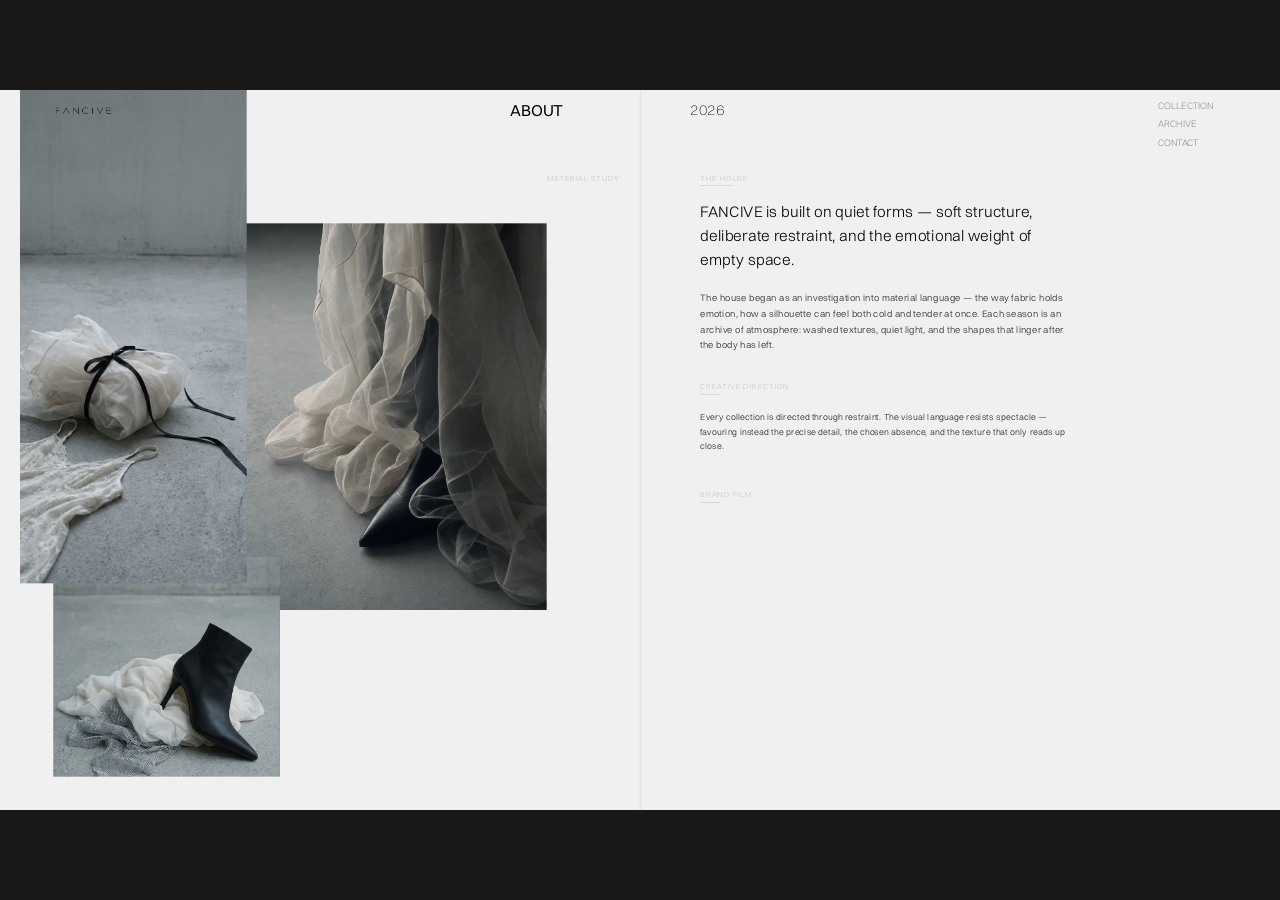
==== about.html @ db6384b6 "Add About & Archive subpages, refine all subpage layouts - Add about.html/css/js: split layout with " ====
<!DOCTYPE html>
<html lang="en">
<head>
  <meta charset="UTF-8">
  <meta name="viewport" content="width=device-width, initial-scale=1.0">
  <title>FANCIVE — ABOUT</title>
  <link rel="stylesheet" href="about-style.css">
</head>
<body>

  <div class="ab-scale-container">
    <div class="ab-wrapper">

      <!-- CENTER LINE -->
      <div class="ab-el" id="ab_center_line"></div>

      <!-- LEFT — SECTION LABEL -->
      <div class="ab-el ab-text" id="ab_left_label">MATERIAL STUDY</div>

      <!-- LEFT — OBJECT SCATTER -->
      <img class="ab-el ab-obj" id="ab_obj1" src="assets/images/about/about_obj1.png" alt="">
      <img class="ab-el ab-obj" id="ab_obj2" src="assets/images/about/about_obj2.png" alt="">
      <img class="ab-el ab-obj" id="ab_obj3" src="assets/images/about/about_obj3.png" alt="">

      <!-- HEADER -->
      <a class="ab-el" id="ab_brand_logo" href="index.html"><img src="assets/images/left_logo.png" alt="FANCIVE"></a>
      <div class="ab-el ab-text" id="ab_page_title">ABOUT</div>
      <div class="ab-el ab-text" id="ab_page_year">2026</div>
      <nav class="ab-el ab-text" id="ab_menu_group">
        <span id="ab_menu_collection">COLLECTION</span>
        <span id="ab_menu_archive">ARCHIVE</span>
        <span>CONTACT</span>
      </nav>

      <!-- RIGHT — SECTION 1 -->
      <div class="ab-el ab-text ab-section-label" id="ab_label1">THE HOUSE</div>
      <div class="ab-el" id="ab_rule1"></div>
      <div class="ab-el ab-text" id="ab_statement">FANCIVE is built on quiet forms — soft structure, deliberate restraint, and the emotional weight of empty space.</div>
      <div class="ab-el ab-text" id="ab_body1">The house began as an investigation into material language — the way fabric holds emotion, how a silhouette can feel both cold and tender at once. Each season is an archive of atmosphere: washed textures, quiet light, and the shapes that linger after the body has left.</div>

      <!-- RIGHT — RULE -->
      <div class="ab-el" id="ab_rule2"></div>

      <!-- RIGHT — SECTION 2 -->
      <div class="ab-el ab-text ab-section-label" id="ab_label2">CREATIVE DIRECTION</div>
      <div class="ab-el ab-text" id="ab_body2">Every collection is directed through restraint. The visual language resists spectacle — favouring instead the precise detail, the chosen absence, and the texture that only reads up close.</div>

      <!-- RIGHT — RULE 3 -->
      <div class="ab-el" id="ab_rule3"></div>

      <!-- RIGHT — VIDEO LABEL -->
      <div class="ab-el ab-text ab-section-label" id="ab_label3">BRAND FILM</div>

      <!-- RIGHT — BRAND VIDEO -->
      <video class="ab-el" id="ab_video" src="assets/images/about/about_obj_vd.mp4" autoplay muted loop playsinline></video>

    </div>
  </div>

  <script src="about.js"></script>
</body>
</html>
---- about-style.css ----
/* =============================================
   RESET
============================================= */
*, *::before, *::after {
  box-sizing: border-box;
  margin: 0;
  padding: 0;
}

img {
  display: block;
  border: none;
}

/* =============================================
   FONT FACE — Switzer
============================================= */
@font-face {
  font-family: 'Switzer';
  src: url('assets/fonts/Switzer-Extralight.woff2') format('woff2'),
       url('assets/fonts/Switzer-Extralight.woff') format('woff');
  font-weight: 200;
  font-style: normal;
  font-display: swap;
}

@font-face {
  font-family: 'Switzer';
  src: url('assets/fonts/Switzer-Light.woff2') format('woff2'),
       url('assets/fonts/Switzer-Light.woff') format('woff');
  font-weight: 300;
  font-style: normal;
  font-display: swap;
}

@font-face {
  font-family: 'Switzer';
  src: url('assets/fonts/Switzer-Regular.woff2') format('woff2'),
       url('assets/fonts/Switzer-Regular.woff') format('woff');
  font-weight: 400;
  font-style: normal;
  font-display: swap;
}

@font-face {
  font-family: 'Switzer';
  src: url('assets/fonts/Switzer-Medium.woff2') format('woff2'),
       url('assets/fonts/Switzer-Medium.woff') format('woff');
  font-weight: 500;
  font-style: normal;
  font-display: swap;
}

/* =============================================
   BASE
============================================= */
html,
body {
  width: 100%;
  height: 100%;
  overflow: hidden;
  background: #1a1816;
  font-family: 'Switzer', sans-serif;
  -webkit-font-smoothing: antialiased;
  -moz-osx-font-smoothing: grayscale;
}

body {
  opacity: 0;
  transition: opacity 0.6s ease;
}

body.is-visible {
  opacity: 1;
}

/* =============================================
   SCALE CONTAINER
============================================= */
.ab-scale-container {
  position: fixed;
  inset: 0;
  overflow: hidden;
  background: #1a1816;
}

/* =============================================
   ABOUT WRAPPER — 1920 × 1080
============================================= */
.ab-wrapper {
  position: absolute;
  top: 0;
  left: 0;
  width: 1920px;
  height: 1080px;
  transform-origin: top left;
  background: #F1F0F0;
}

/* =============================================
   ELEMENT BASE
============================================= */
.ab-el {
  position: absolute;
}

.ab-text {
  font-family: 'Switzer', sans-serif;
  color: #000000;
  letter-spacing: 0;
}

/* =============================================
   CENTER LINE
============================================= */
#ab_center_line {
  left: 960px;
  top: 0;
  width: 1px;
  height: 1080px;
  background: rgba(153, 153, 153, 0.20);
  box-shadow: 0 4px 4px rgba(153, 153, 153, 0.25);
  z-index: 8;
}

/* =============================================
   LEFT SECTION LABEL
============================================= */
#ab_left_label {
  left: 820px;
  top: 125px;
  font-size: 11px;
  line-height: 14px;
  font-weight: 200;
  color: #aaaaaa;
  letter-spacing: 0.15em;
  z-index: 10;
}

/* =============================================
   LEFT — OBJECT SCATTER
   3 objects, different sizes, overlapping
============================================= */
.ab-obj {
  object-fit: cover;
  object-position: center;
}

#ab_obj1 {
  left: 30px;
  top: 0;
  width: 340px;
  height: 740px;
  z-index: 4;
}

#ab_obj2 {
  left: 350px;
  top: 200px;
  width: 470px;
  height: 580px;
  z-index: 2;
}

#ab_obj3 {
  left: 80px;
  top: 700px;
  width: 340px;
  height: 330px;
  z-index: 3;
}

/* RIGHT — RULE 3 */
#ab_rule3 {
  left: 1050px;
  top: 618px;
  width: 30px;
  height: 1px;
  background: #cccccc;
  z-index: 10;
}

/* RIGHT — VIDEO LABEL */
#ab_label3 {
  left: 1050px;
  top: 600px;
}

/* RIGHT — BRAND VIDEO (16:9) */
#ab_video {
  left: 1050px;
  top: 641px;
  width: 720px;
  height: 405px;
  object-fit: cover;
  z-index: 1;
}

/* =============================================
   HEADER
============================================= */
#ab_brand_logo {
  left: 81px;
  top: 17px;
  width: 90px;
  height: 28px;
  text-decoration: none;
  cursor: pointer;
  z-index: 20;
  transition: opacity 0.6s ease;
}

#ab_brand_logo img {
  width: 100%;
  height: 100%;
  object-fit: contain;
  object-position: left center;
  display: block;
}

#ab_brand_logo:hover {
  opacity: 0.45;
}

#ab_page_title {
  left: 765px;
  top: 15px;
  width: 120px;
  font-size: 24px;
  line-height: 30px;
  font-weight: 400;
  z-index: 20;
}

#ab_page_year {
  left: 1035px;
  top: 16px;
  width: 51px;
  font-size: 22px;
  line-height: 29px;
  font-weight: 200;
  z-index: 20;
}

#ab_menu_group {
  left: 1737px;
  top: 14px;
  width: 80px;
  display: flex;
  flex-direction: column;
  gap: 10px;
  font-size: 14px;
  line-height: 18px;
  font-weight: 200;
  color: #555555;
  z-index: 20;
}

#ab_menu_group span {
  cursor: pointer;
  transition: opacity 0.4s ease;
}

#ab_menu_group span:hover {
  opacity: 0.45;
}

/* =============================================
   RIGHT PANEL — SECTION LABELS
============================================= */
.ab-section-label {
  font-size: 11px;
  line-height: 14px;
  font-weight: 200;
  color: #aaaaaa;
  letter-spacing: 0.15em;
  z-index: 10;
}

#ab_label1 {
  left: 1050px;
  top: 125px;
}

#ab_label2 {
  left: 1050px;
  top: 438px;
}

/* =============================================
   RIGHT PANEL — RULES
============================================= */
#ab_rule1 {
  left: 1050px;
  top: 143px;
  width: 50px;
  height: 1px;
  background: #cccccc;
  z-index: 10;
}

#ab_rule2 {
  left: 1050px;
  top: 456px;
  width: 30px;
  height: 1px;
  background: #cccccc;
  z-index: 10;
}


/* =============================================
   RIGHT PANEL — TEXT
============================================= */
#ab_statement {
  left: 1050px;
  top: 165px;
  width: 560px;
  font-size: 23px;
  line-height: 1.55;
  font-weight: 300;
  letter-spacing: 0.01em;
  z-index: 10;
}

#ab_body1 {
  left: 1050px;
  top: 300px;
  width: 560px;
  font-size: 14px;
  line-height: 1.7;
  font-weight: 300;
  color: #222222;
  letter-spacing: 0.025em;
  z-index: 10;
}

#ab_body2 {
  left: 1050px;
  top: 479px;
  width: 560px;
  font-size: 13px;
  line-height: 1.7;
  font-weight: 300;
  color: #222222;
  letter-spacing: 0.025em;
  z-index: 10;
}


/* =============================================
   PAGE ENTRY ANIMATION
============================================= */
@keyframes ab-entry-fade {
  from { opacity: 0; }
  to   { opacity: 1; }
}

.ab-wrapper.is-ready #ab_center_line { animation: ab-entry-fade 0.5s ease 0.03s both; }
.ab-wrapper.is-ready #ab_watermark   { animation: ab-entry-fade 0.7s ease 0.02s both; }

.ab-wrapper.is-ready #ab_left_label  { animation: ab-entry-fade 0.4s ease 0.04s both; }
.ab-wrapper.is-ready #ab_obj1        { animation: ab-entry-fade 0.5s ease 0.05s both; }
.ab-wrapper.is-ready #ab_obj2        { animation: ab-entry-fade 0.5s ease 0.10s both; }
.ab-wrapper.is-ready #ab_obj3        { animation: ab-entry-fade 0.5s ease 0.15s both; }
.ab-wrapper.is-ready #ab_video       { animation: ab-entry-fade 0.5s ease 0.20s both; }

.ab-wrapper.is-ready #ab_brand_logo,
.ab-wrapper.is-ready #ab_page_title,
.ab-wrapper.is-ready #ab_page_year,
.ab-wrapper.is-ready #ab_menu_group  { animation: ab-entry-fade 0.4s ease 0.08s both; }

.ab-wrapper.is-ready #ab_label1,
.ab-wrapper.is-ready #ab_rule1,
.ab-wrapper.is-ready #ab_statement   { animation: ab-entry-fade 0.5s ease 0.12s both; }

.ab-wrapper.is-ready #ab_body1,
.ab-wrapper.is-ready #ab_rule2,
.ab-wrapper.is-ready #ab_label2,
.ab-wrapper.is-ready #ab_body2       { animation: ab-entry-fade 0.5s ease 0.16s both; }

.ab-wrapper.is-ready #ab_rule3,
.ab-wrapper.is-ready #ab_label3      { animation: ab-entry-fade 0.5s ease 0.20s both; }

/* initial hidden state */
#ab_center_line, #ab_left_label,
#ab_obj1, #ab_obj2, #ab_obj3, #ab_video,
#ab_brand_logo, #ab_page_title, #ab_page_year, #ab_menu_group,
#ab_label1, #ab_rule1, #ab_statement,
#ab_body1, #ab_rule2, #ab_label2, #ab_body2,
#ab_rule3, #ab_label3 {
  opacity: 0;
}
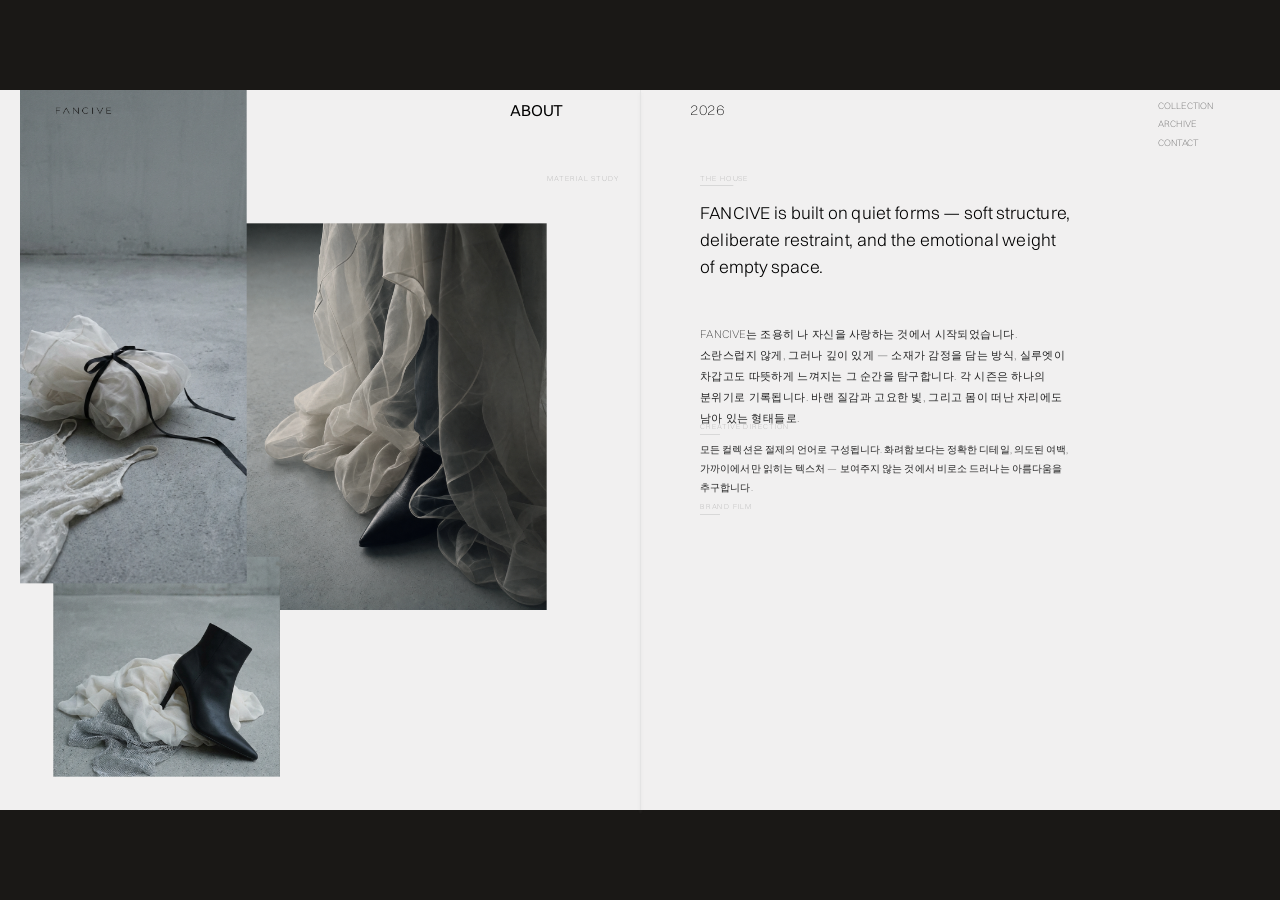
==== commit 6c2e7a84: "Refine all pages: typography hierarchy, transitions, editorial effects - collection: text hierarchy " ====
--- a/about.html
+++ b/about.html
@@ -4,6 +4,7 @@
   <meta charset="UTF-8">
   <meta name="viewport" content="width=device-width, initial-scale=1.0">
   <title>FANCIVE — ABOUT</title>
+  <style>html,body{background:#1a1816}body{opacity:0}</style>
   <link rel="stylesheet" href="about-style.css">
 </head>
 <body>
@@ -36,14 +37,14 @@
       <div class="ab-el ab-text ab-section-label" id="ab_label1">THE HOUSE</div>
       <div class="ab-el" id="ab_rule1"></div>
       <div class="ab-el ab-text" id="ab_statement">FANCIVE is built on quiet forms — soft structure, deliberate restraint, and the emotional weight of empty space.</div>
-      <div class="ab-el ab-text" id="ab_body1">The house began as an investigation into material language — the way fabric holds emotion, how a silhouette can feel both cold and tender at once. Each season is an archive of atmosphere: washed textures, quiet light, and the shapes that linger after the body has left.</div>
+      <div class="ab-el ab-text" id="ab_body1">FANCIVE는 조용히 나 자신을 사랑하는 것에서 시작되었습니다. 소란스럽지 않게, 그러나 깊이 있게 — 소재가 감정을 담는 방식, 실루엣이 차갑고도 따뜻하게 느껴지는 그 순간을 탐구합니다. 각 시즌은 하나의 분위기로 기록됩니다. 바랜 질감과 고요한 빛, 그리고 몸이 떠난 자리에도 남아 있는 형태들로.</div>
 
       <!-- RIGHT — RULE -->
       <div class="ab-el" id="ab_rule2"></div>
 
       <!-- RIGHT — SECTION 2 -->
       <div class="ab-el ab-text ab-section-label" id="ab_label2">CREATIVE DIRECTION</div>
-      <div class="ab-el ab-text" id="ab_body2">Every collection is directed through restraint. The visual language resists spectacle — favouring instead the precise detail, the chosen absence, and the texture that only reads up close.</div>
+      <div class="ab-el ab-text" id="ab_body2">모든 컬렉션은 절제의 언어로 구성됩니다. 화려함보다는 정확한 디테일, 의도된 여백, 가까이에서만 읽히는 텍스처 — 보여주지 않는 것에서 비로소 드러나는 아름다움을 추구합니다.</div>
 
       <!-- RIGHT — RULE 3 -->
       <div class="ab-el" id="ab_rule3"></div>
--- a/about-style.css
+++ b/about-style.css
@@ -173,7 +173,7 @@
 /* RIGHT — RULE 3 */
 #ab_rule3 {
   left: 1050px;
-  top: 618px;
+  top: 636px;
   width: 30px;
   height: 1px;
   background: #cccccc;
@@ -183,13 +183,13 @@
 /* RIGHT — VIDEO LABEL */
 #ab_label3 {
   left: 1050px;
-  top: 600px;
+  top: 618px;
 }
 
 /* RIGHT — BRAND VIDEO (16:9) */
 #ab_video {
   left: 1050px;
-  top: 641px;
+  top: 654px;
   width: 720px;
   height: 405px;
   object-fit: cover;
@@ -284,7 +284,7 @@
 
 #ab_label2 {
   left: 1050px;
-  top: 438px;
+  top: 498px;
 }
 
 /* =============================================
@@ -301,7 +301,7 @@
 
 #ab_rule2 {
   left: 1050px;
-  top: 456px;
+  top: 516px;
   width: 30px;
   height: 1px;
   background: #cccccc;
@@ -316,7 +316,7 @@
   left: 1050px;
   top: 165px;
   width: 560px;
-  font-size: 23px;
+  font-size: 26px;
   line-height: 1.55;
   font-weight: 300;
   letter-spacing: 0.01em;
@@ -325,25 +325,29 @@
 
 #ab_body1 {
   left: 1050px;
-  top: 300px;
+  top: 350px;
   width: 560px;
-  font-size: 14px;
-  line-height: 1.7;
-  font-weight: 300;
+  font-size: 17px;
+  line-height: 1.85;
+  font-weight: 200;
+  font-family: 'Switzer', 'Apple SD Gothic Neo', 'Noto Sans KR', sans-serif;
   color: #222222;
-  letter-spacing: 0.025em;
+  letter-spacing: 0.01em;
+  word-break: keep-all;
   z-index: 10;
 }
 
 #ab_body2 {
   left: 1050px;
-  top: 479px;
+  top: 526px;
   width: 560px;
-  font-size: 13px;
-  line-height: 1.7;
-  font-weight: 300;
+  font-size: 15px;
+  line-height: 1.85;
+  font-weight: 200;
+  font-family: 'Switzer', 'Apple SD Gothic Neo', 'Noto Sans KR', sans-serif;
   color: #222222;
-  letter-spacing: 0.025em;
+  letter-spacing: 0.01em;
+  word-break: keep-all;
   z-index: 10;
 }
 
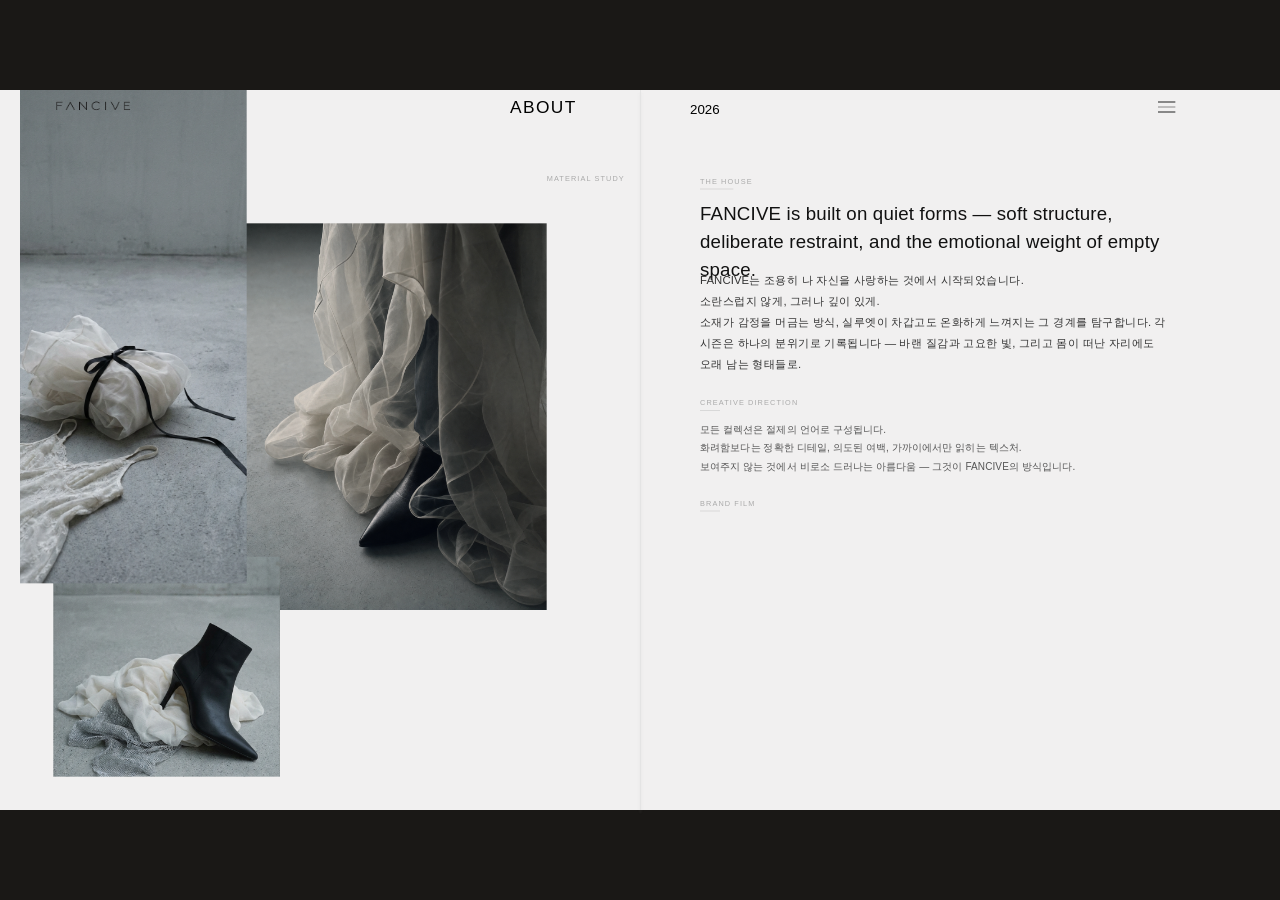
==== commit 54cfbe8b: "Design refinements: archive gather animation, look-detail header/index, intro persistence - Archive:" ====
--- a/about.html
+++ b/about.html
@@ -28,23 +28,26 @@
       <div class="ab-el ab-text" id="ab_page_title">ABOUT</div>
       <div class="ab-el ab-text" id="ab_page_year">2026</div>
       <nav class="ab-el ab-text" id="ab_menu_group">
-        <span id="ab_menu_collection">COLLECTION</span>
-        <span id="ab_menu_archive">ARCHIVE</span>
-        <span>CONTACT</span>
+        <div class="menu-burger"><i></i><i></i><i></i></div>
+        <div class="menu-items">
+          <span id="ab_menu_collection">COLLECTION</span>
+          <span id="ab_menu_archive">ARCHIVE</span>
+          <span>CONTACT</span>
+        </div>
       </nav>
 
       <!-- RIGHT — SECTION 1 -->
       <div class="ab-el ab-text ab-section-label" id="ab_label1">THE HOUSE</div>
       <div class="ab-el" id="ab_rule1"></div>
       <div class="ab-el ab-text" id="ab_statement">FANCIVE is built on quiet forms — soft structure, deliberate restraint, and the emotional weight of empty space.</div>
-      <div class="ab-el ab-text" id="ab_body1">FANCIVE는 조용히 나 자신을 사랑하는 것에서 시작되었습니다. 소란스럽지 않게, 그러나 깊이 있게 — 소재가 감정을 담는 방식, 실루엣이 차갑고도 따뜻하게 느껴지는 그 순간을 탐구합니다. 각 시즌은 하나의 분위기로 기록됩니다. 바랜 질감과 고요한 빛, 그리고 몸이 떠난 자리에도 남아 있는 형태들로.</div>
+      <div class="ab-el ab-text" id="ab_body1">FANCIVE는 조용히 나 자신을 사랑하는 것에서 시작되었습니다.<br>소란스럽지 않게, 그러나 깊이 있게.<br>소재가 감정을 머금는 방식, 실루엣이 차갑고도 온화하게 느껴지는 그 경계를 탐구합니다. 각 시즌은 하나의 분위기로 기록됩니다 — 바랜 질감과 고요한 빛, 그리고 몸이 떠난 자리에도 오래 남는 형태들로.</div>
 
       <!-- RIGHT — RULE -->
       <div class="ab-el" id="ab_rule2"></div>
 
       <!-- RIGHT — SECTION 2 -->
       <div class="ab-el ab-text ab-section-label" id="ab_label2">CREATIVE DIRECTION</div>
-      <div class="ab-el ab-text" id="ab_body2">모든 컬렉션은 절제의 언어로 구성됩니다. 화려함보다는 정확한 디테일, 의도된 여백, 가까이에서만 읽히는 텍스처 — 보여주지 않는 것에서 비로소 드러나는 아름다움을 추구합니다.</div>
+      <div class="ab-el ab-text" id="ab_body2">모든 컬렉션은 절제의 언어로 구성됩니다.<br>화려함보다는 정확한 디테일, 의도된 여백, 가까이에서만 읽히는 텍스처.<br>보여주지 않는 것에서 비로소 드러나는 아름다움 — 그것이 FANCIVE의 방식입니다.</div>
 
       <!-- RIGHT — RULE 3 -->
       <div class="ab-el" id="ab_rule3"></div>
--- a/about-style.css
+++ b/about-style.css
@@ -13,40 +13,20 @@
 }
 
 /* =============================================
-   FONT FACE — Switzer
+   FONT FACE
 ============================================= */
 @font-face {
-  font-family: 'Switzer';
-  src: url('assets/fonts/Switzer-Extralight.woff2') format('woff2'),
-       url('assets/fonts/Switzer-Extralight.woff') format('woff');
-  font-weight: 200;
+  font-family: 'CabinetGrotesk';
+  src: url('assets/fonts/CabinetGrotesk-Variable.woff2') format('woff2');
+  font-weight: 100 900;
   font-style: normal;
   font-display: swap;
 }
 
 @font-face {
-  font-family: 'Switzer';
-  src: url('assets/fonts/Switzer-Light.woff2') format('woff2'),
-       url('assets/fonts/Switzer-Light.woff') format('woff');
-  font-weight: 300;
-  font-style: normal;
-  font-display: swap;
-}
-
-@font-face {
-  font-family: 'Switzer';
-  src: url('assets/fonts/Switzer-Regular.woff2') format('woff2'),
-       url('assets/fonts/Switzer-Regular.woff') format('woff');
-  font-weight: 400;
-  font-style: normal;
-  font-display: swap;
-}
-
-@font-face {
-  font-family: 'Switzer';
-  src: url('assets/fonts/Switzer-Medium.woff2') format('woff2'),
-       url('assets/fonts/Switzer-Medium.woff') format('woff');
-  font-weight: 500;
+  font-family: 'SUIT';
+  src: url('assets/fonts/SUIT-Variable.woff2') format('woff2');
+  font-weight: 100 900;
   font-style: normal;
   font-display: swap;
 }
@@ -60,7 +40,7 @@
   height: 100%;
   overflow: hidden;
   background: #1a1816;
-  font-family: 'Switzer', sans-serif;
+  font-family: 'CabinetGrotesk', 'SUIT', sans-serif;
   -webkit-font-smoothing: antialiased;
   -moz-osx-font-smoothing: grayscale;
 }
@@ -105,7 +85,7 @@
 }
 
 .ab-text {
-  font-family: 'Switzer', sans-serif;
+  font-family: 'CabinetGrotesk', 'SUIT', sans-serif;
   color: #000000;
   letter-spacing: 0;
 }
@@ -173,7 +153,7 @@
 /* RIGHT — RULE 3 */
 #ab_rule3 {
   left: 1050px;
-  top: 636px;
+  top: 631px;
   width: 30px;
   height: 1px;
   background: #cccccc;
@@ -183,13 +163,13 @@
 /* RIGHT — VIDEO LABEL */
 #ab_label3 {
   left: 1050px;
-  top: 618px;
+  top: 613px;
 }
 
 /* RIGHT — BRAND VIDEO (16:9) */
 #ab_video {
   left: 1050px;
-  top: 654px;
+  top: 646px;
   width: 720px;
   height: 405px;
   object-fit: cover;
@@ -201,9 +181,9 @@
 ============================================= */
 #ab_brand_logo {
   left: 81px;
-  top: 17px;
-  width: 90px;
-  height: 28px;
+  top: 6px;
+  width: 120px;
+  height: 36px;
   text-decoration: none;
   cursor: pointer;
   z-index: 20;
@@ -224,11 +204,12 @@
 
 #ab_page_title {
   left: 765px;
-  top: 15px;
-  width: 120px;
-  font-size: 24px;
+  top: 11px;
+  width: 160px;
+  font-size: 26px;
   line-height: 30px;
   font-weight: 400;
+  letter-spacing: 0.08em;
   z-index: 20;
 }
 
@@ -236,8 +217,8 @@
   left: 1035px;
   top: 16px;
   width: 51px;
-  font-size: 22px;
-  line-height: 29px;
+  font-size: 20px;
+  line-height: 26px;
   font-weight: 200;
   z-index: 20;
 }
@@ -248,12 +229,50 @@
   width: 80px;
   display: flex;
   flex-direction: column;
-  gap: 10px;
-  font-size: 14px;
-  line-height: 18px;
+  font-size: 15px;
+  line-height: 20px;
   font-weight: 200;
+  letter-spacing: 0.04em;
   color: #555555;
   z-index: 20;
+}
+
+.menu-burger {
+  display: flex;
+  flex-direction: column;
+  gap: 6px;
+  cursor: pointer;
+  padding: 3px 0;
+}
+
+.menu-burger i {
+  display: block;
+  width: 26px;
+  height: 1.5px;
+  background: currentColor;
+  font-style: normal;
+  transition: opacity 0.3s ease;
+}
+
+.menu-items {
+  display: flex;
+  flex-direction: column;
+  gap: 10px;
+  max-height: 0;
+  opacity: 0;
+  overflow: hidden;
+  pointer-events: none;
+  margin-top: 0;
+  transition: max-height 0.45s ease, opacity 0.35s ease 0.06s, margin-top 0.45s ease;
+}
+
+#ab_menu_group:hover .menu-burger i { opacity: 0.45; }
+
+#ab_menu_group:hover .menu-items {
+  max-height: 120px;
+  opacity: 1;
+  pointer-events: all;
+  margin-top: 14px;
 }
 
 #ab_menu_group span {
@@ -279,12 +298,12 @@
 
 #ab_label1 {
   left: 1050px;
-  top: 125px;
+  top: 130px;
 }
 
 #ab_label2 {
   left: 1050px;
-  top: 498px;
+  top: 462px;
 }
 
 /* =============================================
@@ -292,7 +311,7 @@
 ============================================= */
 #ab_rule1 {
   left: 1050px;
-  top: 143px;
+  top: 148px;
   width: 50px;
   height: 1px;
   background: #cccccc;
@@ -301,7 +320,7 @@
 
 #ab_rule2 {
   left: 1050px;
-  top: 516px;
+  top: 480px;
   width: 30px;
   height: 1px;
   background: #cccccc;
@@ -315,23 +334,24 @@
 #ab_statement {
   left: 1050px;
   top: 165px;
-  width: 560px;
-  font-size: 26px;
-  line-height: 1.55;
+  width: 720px;
+  font-size: 28px;
+  line-height: 1.5;
   font-weight: 300;
   letter-spacing: 0.01em;
+  color: #111111;
   z-index: 10;
 }
 
 #ab_body1 {
   left: 1050px;
-  top: 350px;
-  width: 560px;
+  top: 270px;
+  width: 720px;
   font-size: 17px;
   line-height: 1.85;
-  font-weight: 200;
-  font-family: 'Switzer', 'Apple SD Gothic Neo', 'Noto Sans KR', sans-serif;
-  color: #222222;
+  font-weight: 300;
+  font-family: 'CabinetGrotesk', 'SUIT', sans-serif;
+  color: #333333;
   letter-spacing: 0.01em;
   word-break: keep-all;
   z-index: 10;
@@ -339,13 +359,13 @@
 
 #ab_body2 {
   left: 1050px;
-  top: 526px;
-  width: 560px;
+  top: 495px;
+  width: 720px;
   font-size: 15px;
   line-height: 1.85;
   font-weight: 200;
-  font-family: 'Switzer', 'Apple SD Gothic Neo', 'Noto Sans KR', sans-serif;
-  color: #222222;
+  font-family: 'CabinetGrotesk', 'SUIT', sans-serif;
+  color: #555555;
   letter-spacing: 0.01em;
   word-break: keep-all;
   z-index: 10;
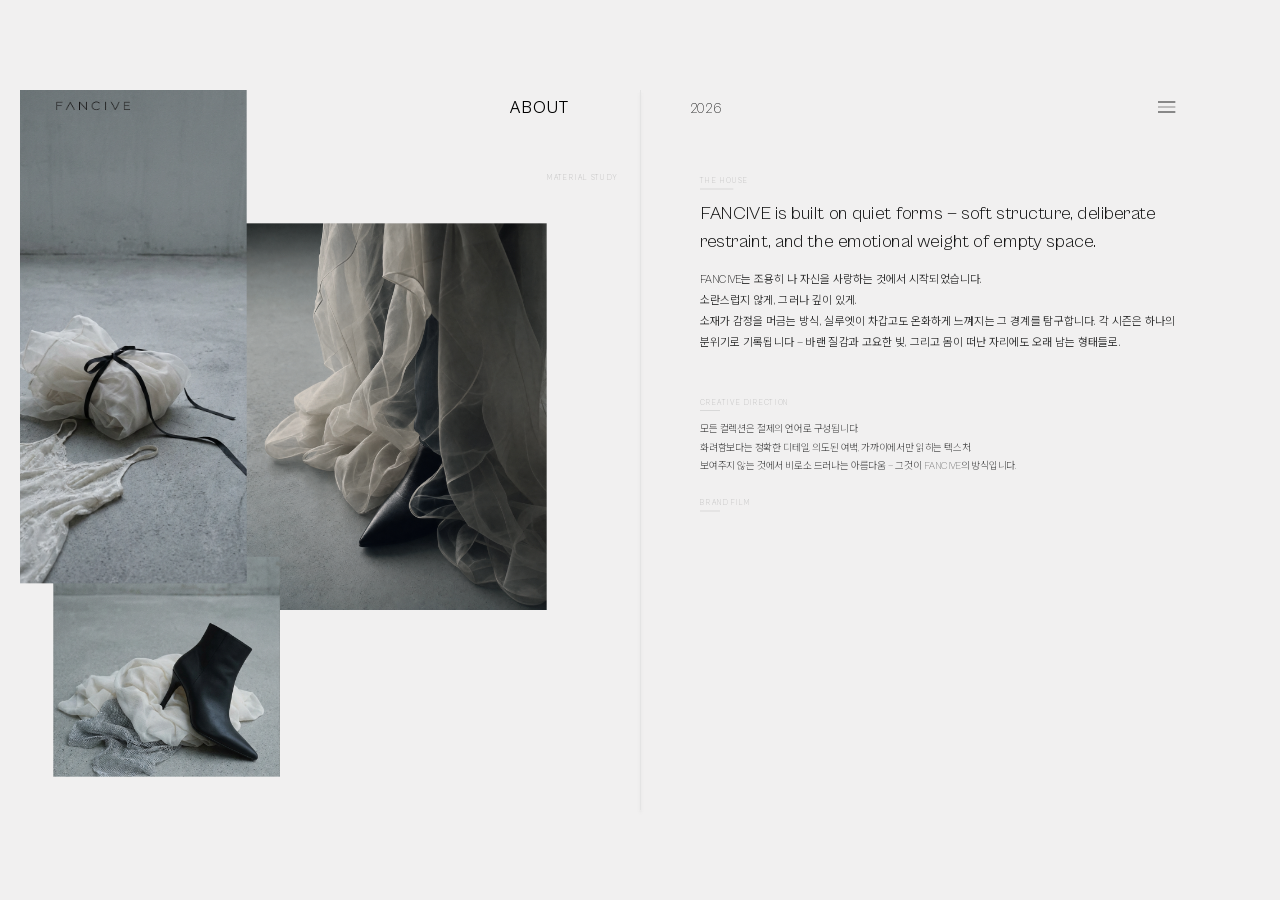
==== commit ce8a4f6a: "fix: load performance and animation timing - Add CabinetGrotesk & SUIT variable fonts (were missing " ====
--- a/about.html
+++ b/about.html
@@ -4,7 +4,7 @@
   <meta charset="UTF-8">
   <meta name="viewport" content="width=device-width, initial-scale=1.0">
   <title>FANCIVE — ABOUT</title>
-  <style>html,body{background:#1a1816}body{opacity:0}</style>
+  <style>html,body{background:#F1F0F0}body{opacity:0}</style>
   <link rel="stylesheet" href="about-style.css">
 </head>
 <body>
--- a/about-style.css
+++ b/about-style.css
@@ -39,7 +39,7 @@
   width: 100%;
   height: 100%;
   overflow: hidden;
-  background: #1a1816;
+  background: #F1F0F0;
   font-family: 'CabinetGrotesk', 'SUIT', sans-serif;
   -webkit-font-smoothing: antialiased;
   -moz-osx-font-smoothing: grayscale;
@@ -61,7 +61,7 @@
   position: fixed;
   inset: 0;
   overflow: hidden;
-  background: #1a1816;
+  background: #F1F0F0;
 }
 
 /* =============================================
@@ -226,7 +226,7 @@
 #ab_menu_group {
   left: 1737px;
   top: 14px;
-  width: 80px;
+  width: 110px;
   display: flex;
   flex-direction: column;
   font-size: 15px;
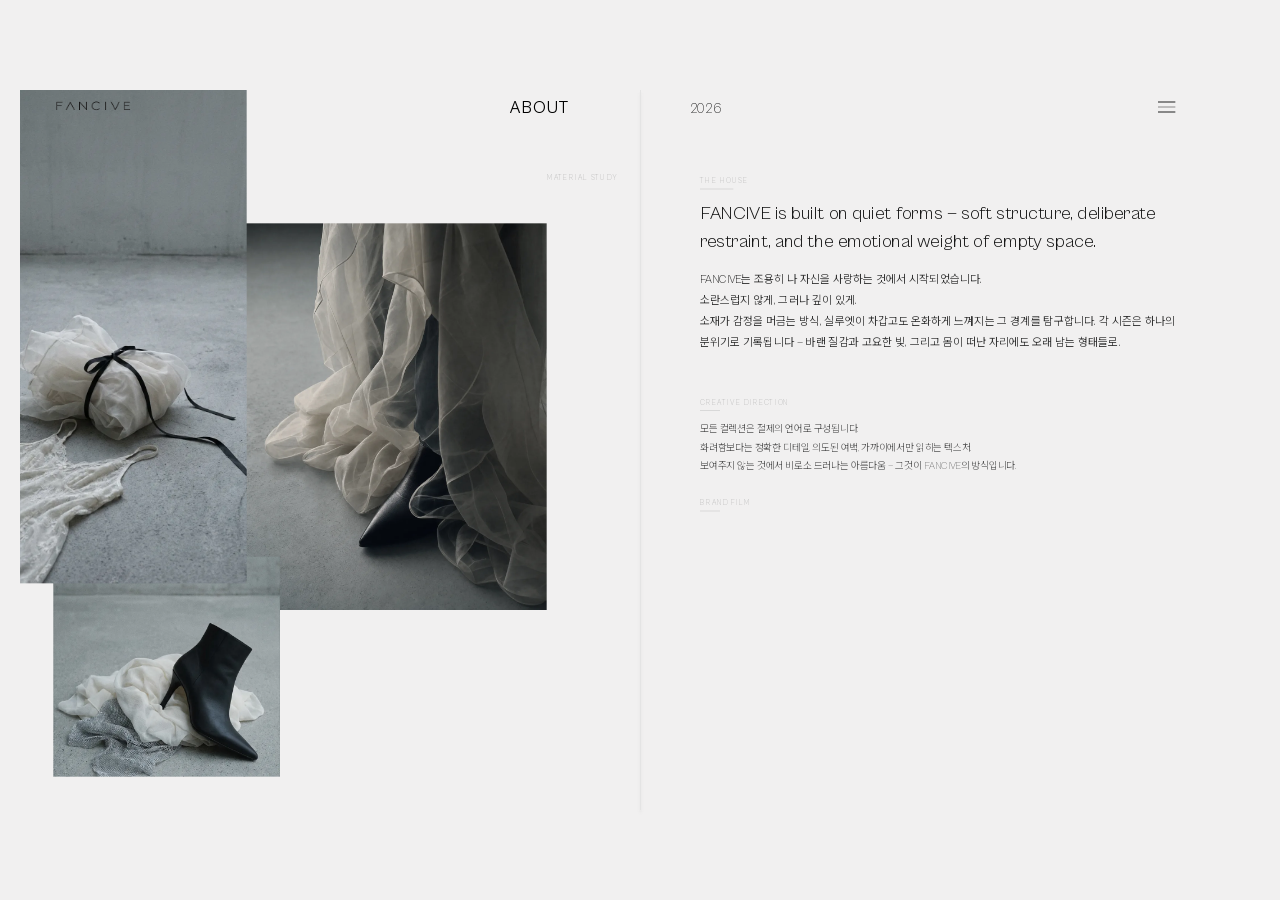
==== commit bb7a4686: "perf: convert about images PNG → WebP (96% size reduction) 9.2MB → 367KB total.  Co-Authored-By: Cla" ====
--- a/about.html
+++ b/about.html
@@ -19,9 +19,9 @@
       <div class="ab-el ab-text" id="ab_left_label">MATERIAL STUDY</div>
 
       <!-- LEFT — OBJECT SCATTER -->
-      <img class="ab-el ab-obj" id="ab_obj1" src="assets/images/about/about_obj1.png" alt="">
-      <img class="ab-el ab-obj" id="ab_obj2" src="assets/images/about/about_obj2.png" alt="">
-      <img class="ab-el ab-obj" id="ab_obj3" src="assets/images/about/about_obj3.png" alt="">
+      <img class="ab-el ab-obj" id="ab_obj1" src="assets/images/about/about_obj1.webp" alt="">
+      <img class="ab-el ab-obj" id="ab_obj2" src="assets/images/about/about_obj2.webp" alt="">
+      <img class="ab-el ab-obj" id="ab_obj3" src="assets/images/about/about_obj3.webp" alt="">
 
       <!-- HEADER -->
       <a class="ab-el" id="ab_brand_logo" href="index.html"><img src="assets/images/left_logo.png" alt="FANCIVE"></a>
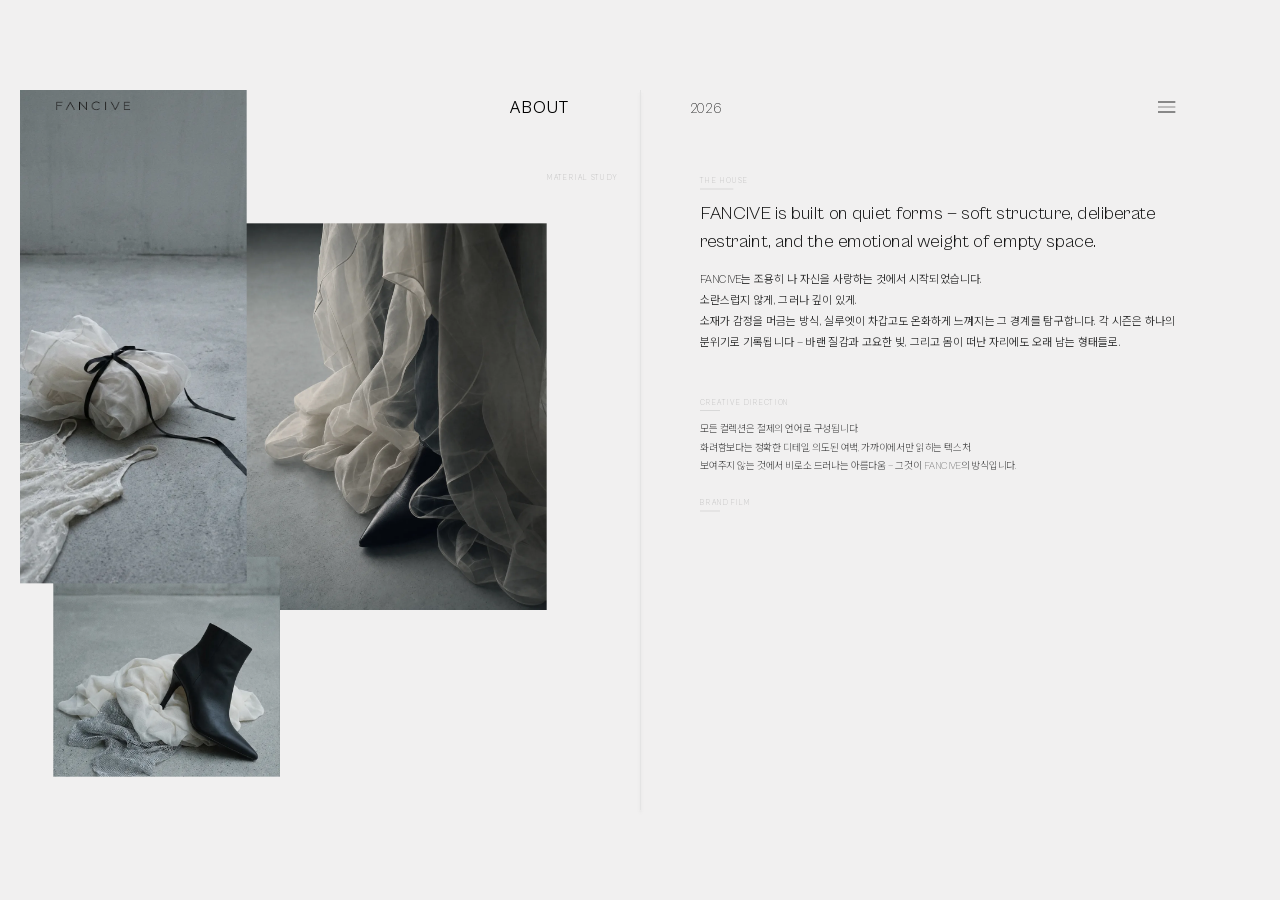
==== commit 4845a6ae: "perf: convert all remaining images PNG → WebP (93% size reduction) 7.2MB → 534KB. Updated all refere" ====
--- a/about.html
+++ b/about.html
@@ -24,7 +24,7 @@
       <img class="ab-el ab-obj" id="ab_obj3" src="assets/images/about/about_obj3.webp" alt="">
 
       <!-- HEADER -->
-      <a class="ab-el" id="ab_brand_logo" href="index.html"><img src="assets/images/left_logo.png" alt="FANCIVE"></a>
+      <a class="ab-el" id="ab_brand_logo" href="index.html"><img src="assets/images/left_logo.webp" alt="FANCIVE"></a>
       <div class="ab-el ab-text" id="ab_page_title">ABOUT</div>
       <div class="ab-el ab-text" id="ab_page_year">2026</div>
       <nav class="ab-el ab-text" id="ab_menu_group">
